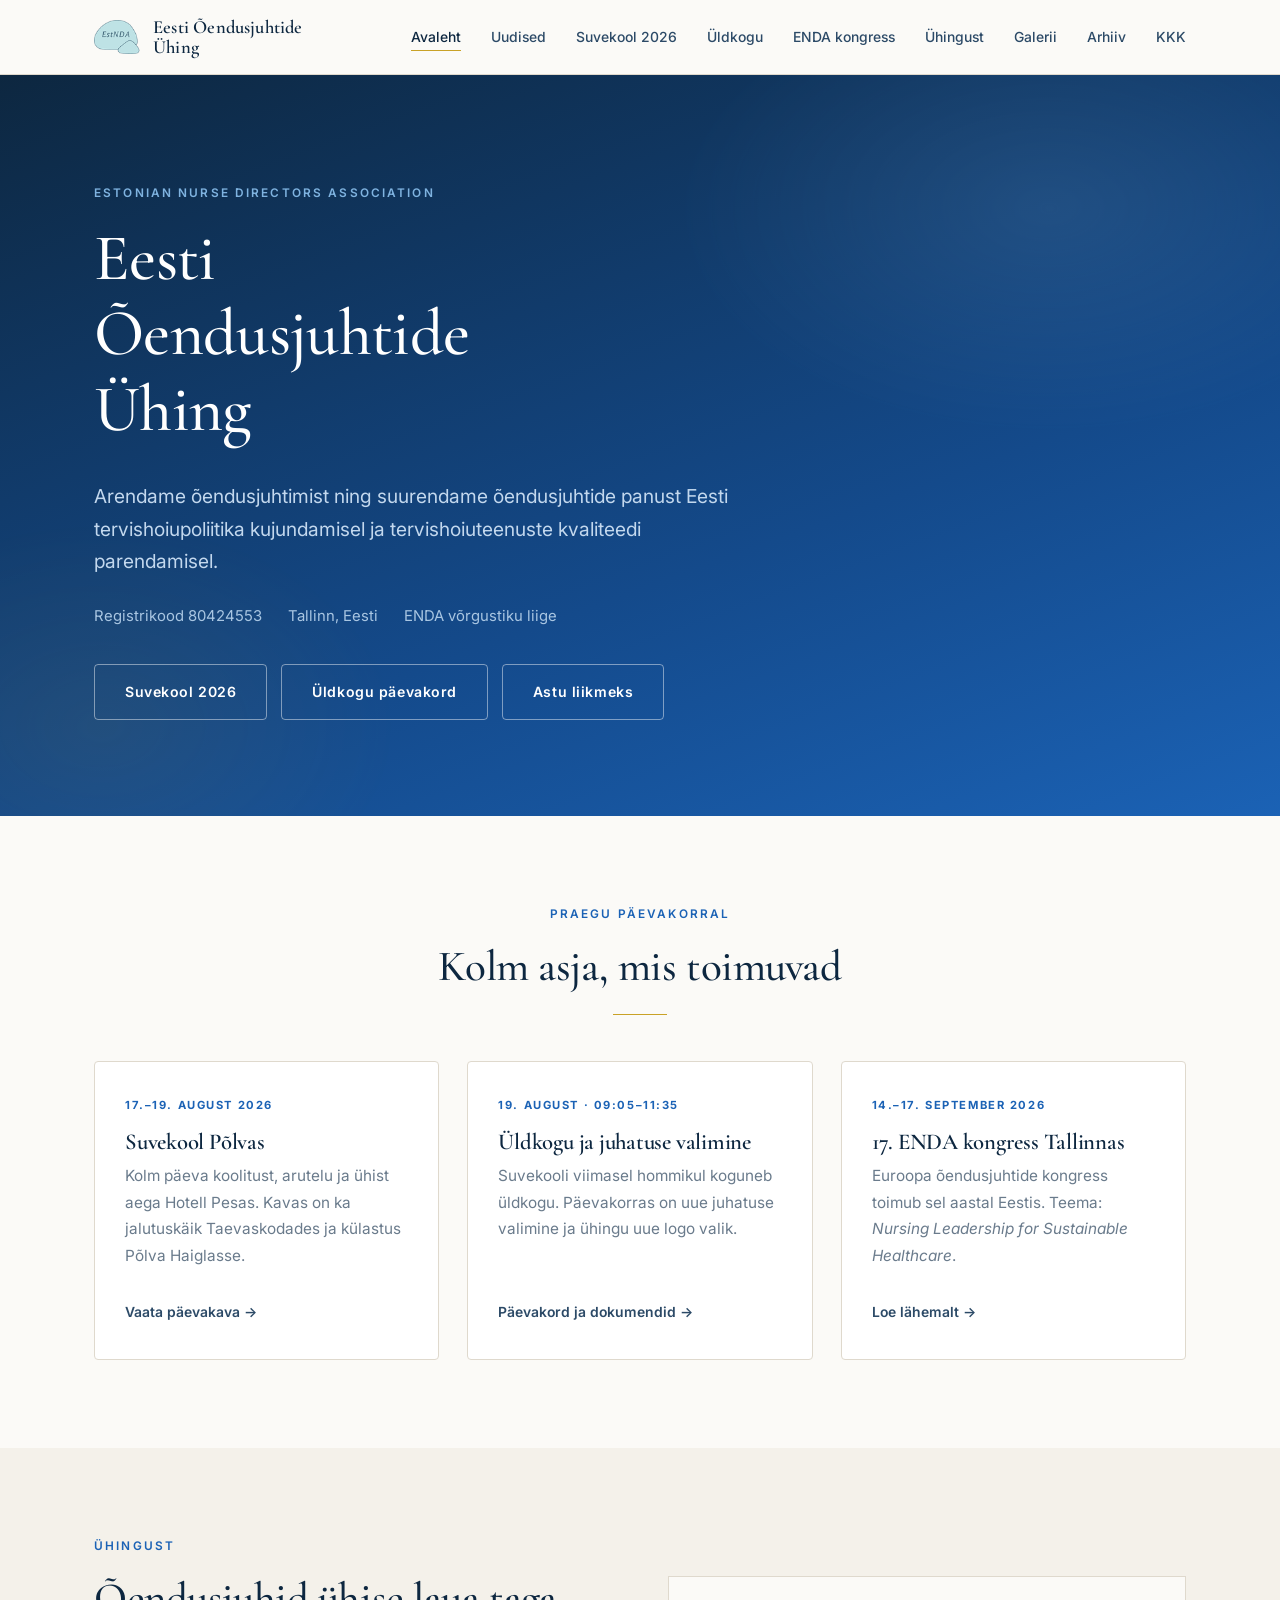
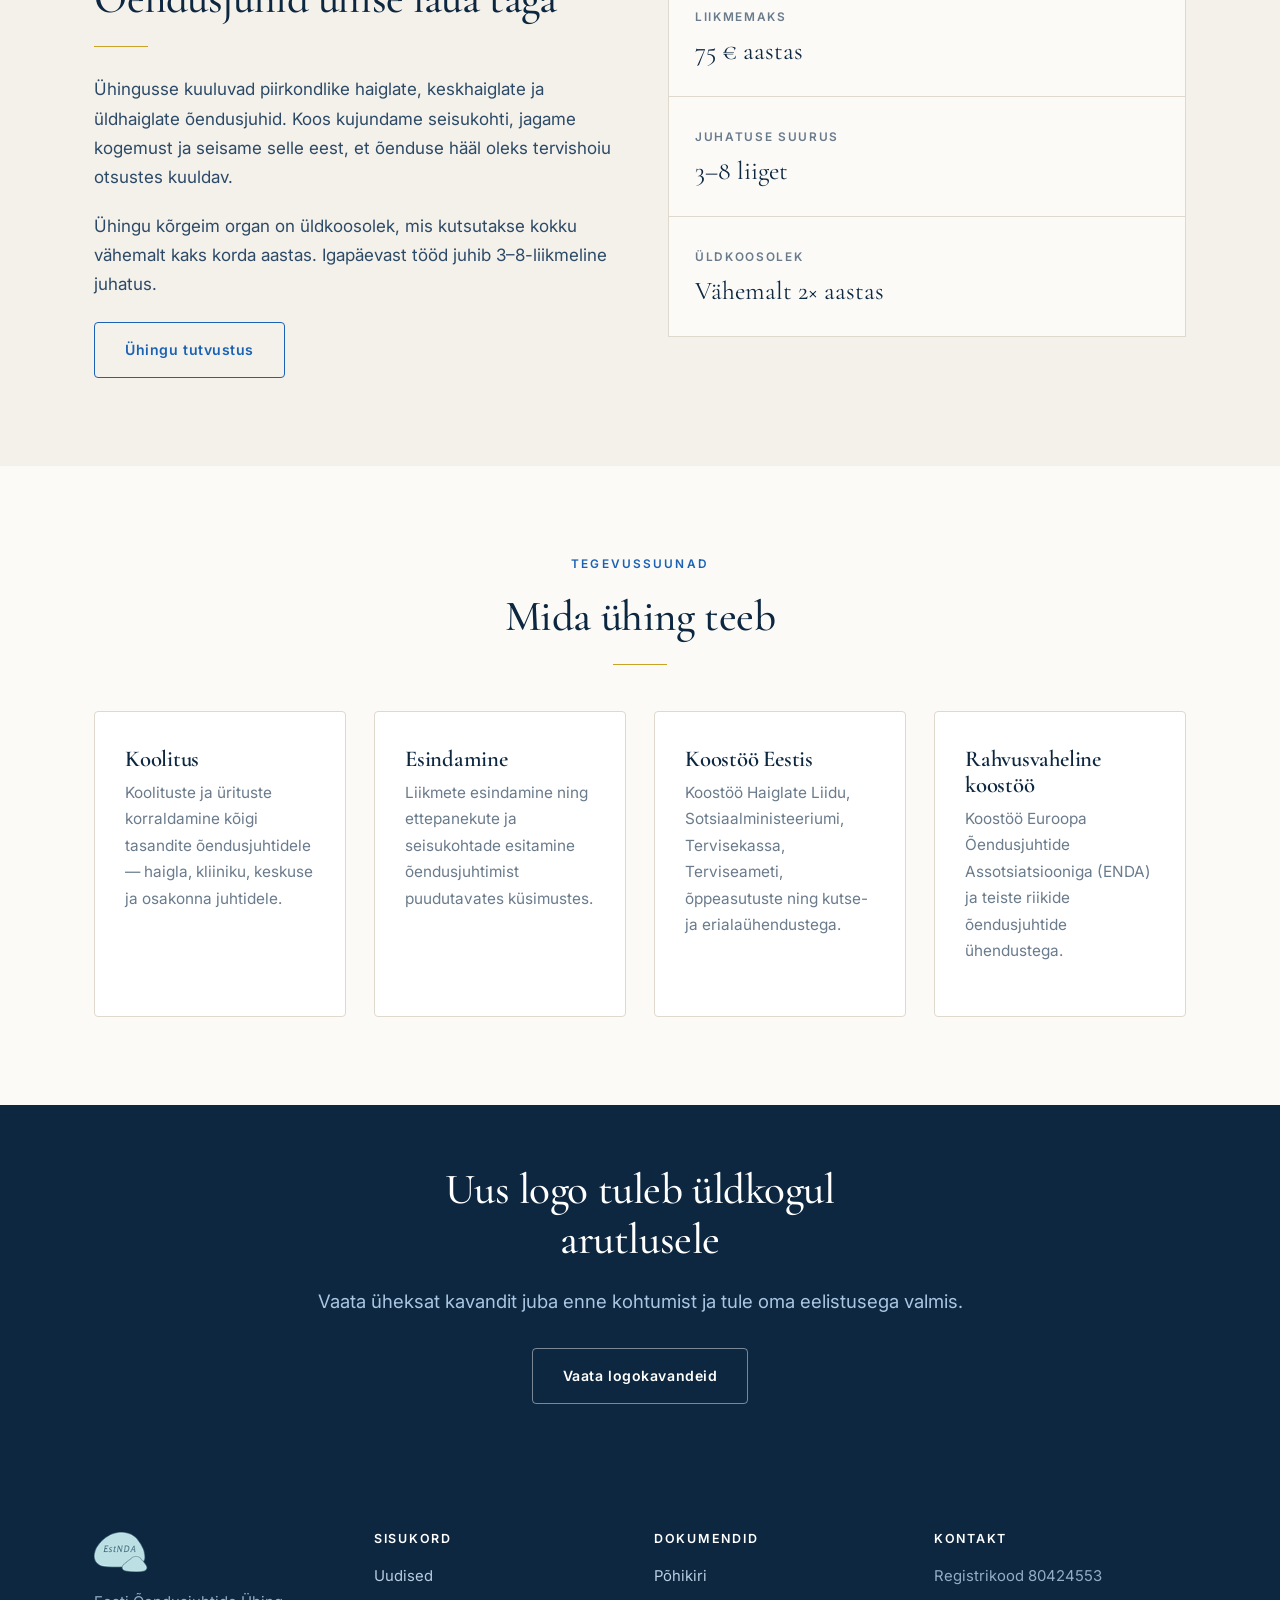
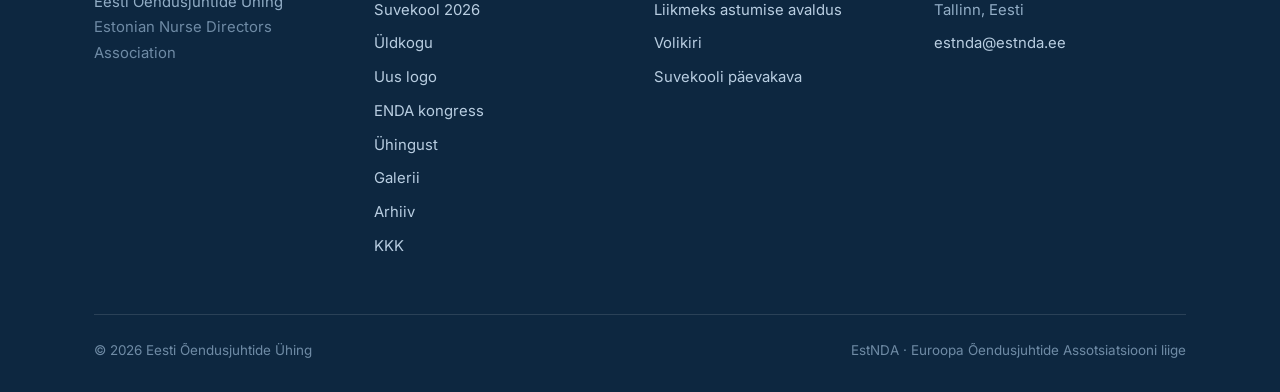
==== index.html @ b260d114 "EÕJÜ veebilehe algversioon Prototüübi (estnda.netlify.app) sisu põhjal, laiendatud uudiste, galerii," ====
<!DOCTYPE html>
<html lang="et">
<head>
<meta charset="utf-8">
<meta name="viewport" content="width=device-width, initial-scale=1">
<title>Eesti Õendusjuhtide Ühing — EstNDA</title>
<meta name="description" content="Eesti Õendusjuhtide Ühing arendab õendusjuhtimist ja suurendab õendusjuhtide panust Eesti tervishoiupoliitika kujundamisel.">
<meta property="og:title" content="Eesti Õendusjuhtide Ühing — EstNDA">
<meta property="og:description" content="Eesti Õendusjuhtide Ühing arendab õendusjuhtimist ja suurendab õendusjuhtide panust Eesti tervishoiupoliitika kujundamisel.">
<meta property="og:type" content="website">
<link rel="icon" href="assets/eoju-logo.png">
<link rel="stylesheet" href="styles.css">
</head>
<body>

<header class="nav">
  <div class="wrap nav__inner">
    <a class='nav__logo' href='/'>
      <img src="assets/eoju-mark.png" alt="">
      <span>Eesti Õendusjuhtide<br>Ühing</span>
    </a>
    <button class="nav__toggle" aria-label="Ava menüü" aria-expanded="false" aria-controls="peamenuu">
      <span></span><span></span><span></span>
    </button>
    <nav>
      <ul class="nav__links" id="peamenuu">
          <li><a aria-current='page' href='/'>Avaleht</a></li>
          <li><a href='/uudised'>Uudised</a></li>
          <li><a href='/suvekool'>Suvekool 2026</a></li>
          <li><a href='/uldkogu'>Üldkogu</a></li>
          <li><a href='/enda2026'>ENDA kongress</a></li>
          <li><a href='/uhingust'>Ühingust</a></li>
          <li><a href='/galerii'>Galerii</a></li>
          <li><a href='/arhiiv'>Arhiiv</a></li>
          <li><a href='/kkk'>KKK</a></li>
      </ul>
    </nav>
  </div>
</header>

<main>

<section class="hero">
  <div class="wrap">
    <span class="eyebrow eyebrow--light">Estonian Nurse Directors Association</span>
    <h1>Eesti Õendusjuhtide Ühing</h1>
    <p class="lead">Arendame õendusjuhtimist ning suurendame õendusjuhtide panust Eesti
    tervishoiupoliitika kujundamisel ja tervishoiuteenuste kvaliteedi parendamisel.</p>
    <div class="hero__meta">
      <span>Registrikood 80424553</span>
      <span>Tallinn, Eesti</span>
      <span>ENDA võrgustiku liige</span>
    </div>
    <div class="btn-row">
      <a class='btn btn--light' href='/suvekool'>Suvekool 2026</a>
      <a class='btn btn--light' href='/uldkogu'>Üldkogu päevakord</a>
      <a class='btn btn--light' href='/uhingust#liikmeks'>Astu liikmeks</a>
    </div>
  </div>
</section>

<section>
  <div class="wrap">
    <div class="center">
      <span class="eyebrow">Praegu päevakorral</span>
      <h2>Kolm asja, mis toimuvad</h2>
      <hr class="rule rule--center">
    </div>
    <div class="grid grid-3" style="margin-top:46px">

      <a class='card reveal' href='/suvekool'>
        <span class="card__tag">17.–19. august 2026</span>
        <h3>Suvekool Põlvas</h3>
        <p>Kolm päeva koolitust, arutelu ja ühist aega Hotell Pesas. Kavas on ka
        jalutuskäik Taevaskodades ja külastus Põlva Haiglasse.</p>
        <span class="card__link">Vaata päevakava</span>
      </a>

      <a class='card reveal' href='/uldkogu'>
        <span class="card__tag">19. august · 09:05–11:35</span>
        <h3>Üldkogu ja juhatuse valimine</h3>
        <p>Suvekooli viimasel hommikul koguneb üldkogu. Päevakorras on uue juhatuse
        valimine ja ühingu uue logo valik.</p>
        <span class="card__link">Päevakord ja dokumendid</span>
      </a>

      <a class='card reveal' href='/enda2026'>
        <span class="card__tag">14.–17. september 2026</span>
        <h3>17. ENDA kongress Tallinnas</h3>
        <p>Euroopa õendusjuhtide kongress toimub sel aastal Eestis. Teema:
        <em>Nursing Leadership for Sustainable Healthcare</em>.</p>
        <span class="card__link">Loe lähemalt</span>
      </a>

    </div>
  </div>
</section>

<section class="section--paper2">
  <div class="wrap">
    <div class="grid grid-2" style="align-items:center;gap:56px">
      <div class="reveal">
        <span class="eyebrow">Ühingust</span>
        <h2>Õendusjuhid ühise laua taga</h2>
        <hr class="rule">
        <p>Ühingusse kuuluvad piirkondlike haiglate, keskhaiglate ja üldhaiglate
        õendusjuhid. Koos kujundame seisukohti, jagame kogemust ja seisame selle eest,
        et õenduse hääl oleks tervishoiu otsustes kuuldav.</p>
        <p>Ühingu kõrgeim organ on üldkoosolek, mis kutsutakse kokku vähemalt kaks korda
        aastas. Igapäevast tööd juhib 3–8-liikmeline juhatus.</p>
        <div class="btn-row" style="margin-top:22px">
          <a class='btn btn--ghost' href='/uhingust'>Ühingu tutvustus</a>
        </div>
      </div>
      <div class="reveal">
        <dl class="facts" style="grid-template-columns:1fr">
          <div><dt>Liikmemaks</dt><dd>75 € aastas</dd></div>
          <div><dt>Juhatuse suurus</dt><dd>3–8 liiget</dd></div>
          <div><dt>Üldkoosolek</dt><dd>Vähemalt 2× aastas</dd></div>
        </dl>
      </div>
    </div>
  </div>
</section>

<section>
  <div class="wrap">
    <div class="center">
      <span class="eyebrow">Tegevussuunad</span>
      <h2>Mida ühing teeb</h2>
      <hr class="rule rule--center">
    </div>
    <div class="grid grid-4" style="margin-top:46px">
      <div class="card reveal">
        <h3>Koolitus</h3>
        <p>Koolituste ja ürituste korraldamine kõigi tasandite õendusjuhtidele — haigla,
        kliiniku, keskuse ja osakonna juhtidele.</p>
      </div>
      <div class="card reveal">
        <h3>Esindamine</h3>
        <p>Liikmete esindamine ning ettepanekute ja seisukohtade esitamine õendusjuhtimist
        puudutavates küsimustes.</p>
      </div>
      <div class="card reveal">
        <h3>Koostöö Eestis</h3>
        <p>Koostöö Haiglate Liidu, Sotsiaalministeeriumi, Tervisekassa, Terviseameti,
        õppeasutuste ning kutse- ja erialaühendustega.</p>
      </div>
      <div class="card reveal">
        <h3>Rahvusvaheline koostöö</h3>
        <p>Koostöö Euroopa Õendusjuhtide Assotsiatsiooniga (ENDA) ja teiste riikide
        õendusjuhtide ühendustega.</p>
      </div>
    </div>
  </div>
</section>

<section class="section--ink section--tight">
  <div class="wrap center">
    <h2 style="max-width:22ch;margin-inline:auto">Uus logo tuleb üldkogul arutlusele</h2>
    <p class="lead" style="color:#a9c6e2;max-width:56ch;margin:18px auto 30px">
      Vaata üheksat kavandit juba enne kohtumist ja tule oma eelistusega valmis.</p>
    <a class='btn btn--light' href='/logo'>Vaata logokavandeid</a>
  </div>
</section>
</main>

<footer class="footer">
  <div class="wrap">
    <div class="grid grid-4 footer__grid">
      <div>
        <div class="footer__logo"><img src="assets/eoju-mark.png" alt=""></div>
        <p style="margin:0">Eesti Õendusjuhtide Ühing<br>
        <span style="color:#6f8ba5">Estonian Nurse Directors Association</span></p>
      </div>
      <div>
        <h4>Sisukord</h4>
        <ul>
          <li><a href='/uudised'>Uudised</a></li>
          <li><a href='/suvekool'>Suvekool 2026</a></li>
          <li><a href='/uldkogu'>Üldkogu</a></li>
          <li><a href='/logo'>Uus logo</a></li>
          <li><a href='/enda2026'>ENDA kongress</a></li>
          <li><a href='/uhingust'>Ühingust</a></li>
          <li><a href='/galerii'>Galerii</a></li>
          <li><a href='/arhiiv'>Arhiiv</a></li>
          <li><a href='/kkk'>KKK</a></li>
        </ul>
      </div>
      <div>
        <h4>Dokumendid</h4>
        <ul>
          <li><a href="assets/dokumendid/EOJU-pohikiri.pdf">Põhikiri</a></li>
          <li><a href="assets/dokumendid/Liikmeks-astumise-avaldus.docx">Liikmeks astumise avaldus</a></li>
          <li><a href="assets/dokumendid/Volikiri.doc">Volikiri</a></li>
          <li><a href="assets/dokumendid/EOJU-suvekool-2026-paevakava.pdf">Suvekooli päevakava</a></li>
        </ul>
      </div>
      <div>
        <h4>Kontakt</h4>
        <ul>
          <li>Registrikood 80424553</li>
          <li>Tallinn, Eesti</li>
          <li><a href="mailto:estnda@estnda.ee">estnda@estnda.ee</a></li>
        </ul>
      </div>
    </div>
    <div class="footer__bottom">
      <span>&copy; 2026 Eesti Õendusjuhtide Ühing</span>
      <span>EstNDA &middot; Euroopa Õendusjuhtide Assotsiatsiooni liige</span>
    </div>
  </div>
</footer>

<script src="script.js"></script>
</body>
</html>
---- styles.css ----
/* ==========================================================================
   Eesti Õendusjuhtide Ühing — disainisüsteem
   ========================================================================== */

@import url('https://fonts.googleapis.com/css2?family=Cormorant+Garamond:wght@400;500;600;700&family=Inter:wght@300;400;500;600;700&display=swap');

:root {
  /* Värvid */
  --ink:        #0d2740;
  --ink-soft:   #2c4a67;
  --blue:       #1b62b5;
  --blue-deep:  #144a8b;
  --blue-light: #7fb3e0;
  --blue-pale:  #e6f0fa;
  --gold:       #c9a227;
  --paper:      #fbfaf7;
  --paper-2:    #f4f1ea;
  --white:      #ffffff;
  --line:       #dfd9cd;
  --muted:      #6a7b8c;

  /* Tüpograafia */
  --serif: 'Cormorant Garamond', 'Georgia', 'Times New Roman', serif;
  --sans:  'Inter', -apple-system, BlinkMacSystemFont, 'Segoe UI', Roboto, Helvetica, Arial, sans-serif;

  /* Mõõdud */
  --wrap: 1140px;
  --radius: 4px;
  --shadow: 0 1px 3px rgba(13,39,64,.06), 0 12px 32px rgba(13,39,64,.07);
  --shadow-lg: 0 2px 6px rgba(13,39,64,.08), 0 24px 60px rgba(13,39,64,.12);
}

/* --- Reset --- */
*, *::before, *::after { box-sizing: border-box; }
[hidden] { display: none !important; }
html { scroll-behavior: smooth; -webkit-text-size-adjust: 100%; }
body {
  margin: 0;
  font-family: var(--sans);
  font-size: 17px;
  line-height: 1.72;
  color: var(--ink-soft);
  background: var(--paper);
  -webkit-font-smoothing: antialiased;
}
img { max-width: 100%; display: block; }
a { color: var(--blue); text-decoration: none; }
a:hover { color: var(--blue-deep); }

/* --- Tüpograafia --- */
h1, h2, h3, h4 {
  font-family: var(--serif);
  color: var(--ink);
  font-weight: 600;
  line-height: 1.15;
  margin: 0 0 .5em;
  letter-spacing: -.01em;
}
h1 { font-size: clamp(2.5rem, 5.5vw, 4.1rem); font-weight: 500; }
h2 { font-size: clamp(1.9rem, 3.4vw, 2.7rem); font-weight: 500; }
h3 { font-size: 1.42rem; }
h4 { font-size: 1.15rem; font-family: var(--sans); font-weight: 600; }
p { margin: 0 0 1.15em; }
.lead { font-size: 1.16rem; line-height: 1.7; color: var(--ink-soft); }
.eyebrow {
  font-family: var(--sans);
  font-size: .74rem;
  font-weight: 600;
  letter-spacing: .18em;
  text-transform: uppercase;
  color: var(--blue);
  margin-bottom: 1.1rem;
  display: block;
}
.eyebrow--light { color: var(--blue-light); }

/* Kaunistus pealkirja all */
.rule { width: 54px; height: 1px; background: var(--gold); margin: 1.4rem 0 1.8rem; border: 0; }
.rule--center { margin-left: auto; margin-right: auto; }

/* --- Struktuur --- */
.wrap { width: 100%; max-width: var(--wrap); margin: 0 auto; padding: 0 24px; }
.wrap--narrow { max-width: 820px; }
section { padding: 88px 0; }
.section--tight { padding: 60px 0; }
.section--paper2 { background: var(--paper-2); }
.section--ink { background: var(--ink); color: #c3d3e2; }
.section--ink h2, .section--ink h3 { color: var(--white); }
.center { text-align: center; }

.grid { display: grid; gap: 28px; }
.grid-2 { grid-template-columns: repeat(2, 1fr); }
.grid-3 { grid-template-columns: repeat(3, 1fr); }
.grid-4 { grid-template-columns: repeat(4, 1fr); }

/* --- Nupud --- */
.btn {
  display: inline-flex;
  align-items: center;
  gap: .55em;
  font-family: var(--sans);
  font-size: .88rem;
  font-weight: 600;
  letter-spacing: .04em;
  padding: 15px 30px;
  border: 1px solid var(--blue);
  border-radius: var(--radius);
  background: var(--blue);
  color: var(--white);
  cursor: pointer;
  transition: background .2s, border-color .2s, color .2s, transform .2s;
}
.btn:hover { background: var(--blue-deep); border-color: var(--blue-deep); color: var(--white); transform: translateY(-1px); }
.btn--ghost { background: transparent; color: var(--blue); }
.btn--ghost:hover { background: var(--blue); color: var(--white); }
.btn--light { background: transparent; border-color: rgba(255,255,255,.45); color: var(--white); }
.btn--light:hover { background: var(--white); border-color: var(--white); color: var(--ink); }
.btn-row { display: flex; flex-wrap: wrap; gap: 14px; }

/* --- Navigatsioon --- */
.nav {
  position: sticky; top: 0; z-index: 100;
  background: rgba(251,250,247,.94);
  backdrop-filter: saturate(180%) blur(12px);
  border-bottom: 1px solid var(--line);
}
.nav__inner { display: flex; align-items: center; justify-content: space-between; height: 74px; }
.nav__logo { display: flex; align-items: center; gap: 12px; }
.nav__logo img { height: 34px; width: auto; }
.nav__logo span {
  font-family: var(--serif); font-size: 1.16rem; font-weight: 600;
  color: var(--ink); line-height: 1.1; letter-spacing: .01em;
}
.nav__links { display: flex; align-items: center; gap: 30px; list-style: none; margin: 0; padding: 0; }
.nav__links a {
  font-size: .87rem; font-weight: 500; color: var(--ink-soft);
  padding: 6px 0; position: relative;
}
.nav__links a::after {
  content: ''; position: absolute; left: 0; right: 0; bottom: 0;
  height: 1px; background: var(--gold); transform: scaleX(0);
  transition: transform .25s ease; transform-origin: left;
}
.nav__links a:hover::after, .nav__links a[aria-current="page"]::after { transform: scaleX(1); }
.nav__links a[aria-current="page"] { color: var(--ink); }
.nav__toggle {
  display: none; background: none; border: 0; cursor: pointer;
  padding: 8px; width: 42px; height: 42px;
}
.nav__toggle span {
  display: block; width: 22px; height: 1.5px; background: var(--ink);
  margin: 5px auto; transition: transform .25s, opacity .25s;
}
.nav__toggle[aria-expanded="true"] span:nth-child(1) { transform: translateY(6.5px) rotate(45deg); }
.nav__toggle[aria-expanded="true"] span:nth-child(2) { opacity: 0; }
.nav__toggle[aria-expanded="true"] span:nth-child(3) { transform: translateY(-6.5px) rotate(-45deg); }

/* --- Hero --- */
.hero {
  position: relative; overflow: hidden;
  background: linear-gradient(160deg, #0d2740 0%, #144a8b 62%, #1b62b5 100%);
  color: #d7e5f2; padding: 108px 0 96px;
}
.hero::after {
  content: ''; position: absolute; inset: 0; opacity: .16; pointer-events: none;
  background:
    radial-gradient(560px 340px at 82% 18%, rgba(127,179,224,.85), transparent 68%),
    radial-gradient(460px 320px at 8% 88%, rgba(201,162,39,.5), transparent 66%);
}
.hero .wrap { position: relative; z-index: 1; }
.hero h1 { color: var(--white); max-width: 15ch; }
.hero .lead { color: #c3d8ee; max-width: 56ch; font-size: 1.2rem; }
.hero__meta { display: flex; flex-wrap: wrap; gap: 10px 26px; margin: 26px 0 34px; font-size: .93rem; color: #a9c6e2; }
.hero--compact { padding: 76px 0 68px; }

/* --- Kaardid --- */
.card {
  background: var(--white); border: 1px solid var(--line);
  border-radius: var(--radius); padding: 34px 30px;
  transition: transform .25s, box-shadow .25s, border-color .25s;
  display: flex; flex-direction: column;
}
.card:hover { transform: translateY(-3px); box-shadow: var(--shadow); border-color: var(--blue-light); }
.card h3 { margin-bottom: .35em; }
.card p { color: var(--muted); font-size: .96rem; }
.card__tag {
  font-size: .7rem; font-weight: 700; letter-spacing: .14em; text-transform: uppercase;
  color: var(--blue); margin-bottom: .9rem;
}
.card__link { margin-top: auto; padding-top: 14px; font-size: .87rem; font-weight: 600; }
.card__link::after { content: ' →'; }
a.card { color: inherit; }
a.card:hover h3 { color: var(--blue-deep); }

/* Faktikast */
.facts { display: grid; grid-template-columns: repeat(3, 1fr); gap: 1px; background: var(--line); border: 1px solid var(--line); }
.facts > div { background: var(--paper); padding: 30px 26px; }
.facts dt { font-size: .74rem; letter-spacing: .14em; text-transform: uppercase; color: var(--muted); font-weight: 600; }
.facts dd { margin: .5rem 0 0; font-family: var(--serif); font-size: 1.6rem; color: var(--ink); line-height: 1.2; }

/* --- Ajakava --- */
.day { margin-bottom: 46px; }
.day__head {
  display: flex; align-items: baseline; gap: 16px; flex-wrap: wrap;
  padding-bottom: 14px; border-bottom: 2px solid var(--ink); margin-bottom: 4px;
}
.day__head h3 { margin: 0; font-size: 1.6rem; }
.day__date { font-size: .82rem; letter-spacing: .1em; text-transform: uppercase; color: var(--muted); font-weight: 600; }
.badge {
  display: inline-block; font-size: .68rem; font-weight: 700; letter-spacing: .12em;
  text-transform: uppercase; padding: 4px 11px; border-radius: 100px;
  background: var(--blue-pale); color: var(--blue-deep);
}
.badge--live { background: var(--gold); color: #4a3a00; }
.badge--gold { background: rgba(201,162,39,.16); color: #7a610f; }

.sched { list-style: none; margin: 0; padding: 0; }
.sched li {
  display: grid; grid-template-columns: 172px 1fr; gap: 8px 26px;
  padding: 15px 8px; border-bottom: 1px solid var(--line);
  transition: background .2s;
}
.sched li:hover { background: var(--white); }
.sched li.is-key { background: var(--blue-pale); }
.sched li.is-key:hover { background: #dbe9f8; }
.sched time, .sched .sched__when {
  font-variant-numeric: tabular-nums; font-weight: 600; font-size: .93rem; color: var(--ink);
  letter-spacing: .01em;
}
.sched__what { color: var(--ink-soft); }
.sched__what small { display: block; color: var(--muted); font-size: .85rem; margin-top: 3px; }

/* --- Päevakord (numbriline) --- */
.agenda { list-style: none; counter-reset: ag; margin: 0; padding: 0; }
.agenda li {
  counter-increment: ag; position: relative; padding: 20px 0 20px 62px;
  border-bottom: 1px solid var(--line);
}
.agenda li::before {
  content: counter(ag); position: absolute; left: 0; top: 20px;
  width: 38px; height: 38px; border: 1px solid var(--blue-light); border-radius: 50%;
  display: flex; align-items: center; justify-content: center;
  font-family: var(--serif); font-size: 1.05rem; color: var(--blue-deep); background: var(--white);
}
.agenda h4 { margin: 0 0 .3em; font-size: 1.06rem; }
.agenda p { margin: 0; color: var(--muted); font-size: .95rem; }

/* --- Dokumendid --- */
.doclist { list-style: none; margin: 0; padding: 0; }
.doclist a {
  display: flex; align-items: center; gap: 16px; padding: 18px 20px;
  border: 1px solid var(--line); border-radius: var(--radius);
  background: var(--white); margin-bottom: 12px; color: var(--ink);
  transition: border-color .2s, transform .2s, box-shadow .2s;
}
.doclist a:hover { border-color: var(--blue); transform: translateX(3px); box-shadow: var(--shadow); }
.doc__ext {
  flex: none; width: 46px; height: 46px; border-radius: var(--radius);
  background: var(--blue-pale); color: var(--blue-deep);
  display: flex; align-items: center; justify-content: center;
  font-size: .66rem; font-weight: 700; letter-spacing: .06em;
}
.doc__name { font-weight: 600; font-size: .97rem; }
.doc__meta { font-size: .84rem; color: var(--muted); }

/* --- Logogalerii --- */
.logos { display: grid; grid-template-columns: repeat(3, 1fr); gap: 24px; }
.logo-card {
  background: var(--white); border: 1px solid var(--line); border-radius: var(--radius);
  padding: 18px; cursor: zoom-in; position: relative;
  transition: border-color .2s, box-shadow .2s, transform .2s;
}
.logo-card:hover { border-color: var(--blue); box-shadow: var(--shadow); transform: translateY(-2px); }
.logo-card img { width: 100%; height: auto; aspect-ratio: 5 / 4; object-fit: contain; }
.logo-card__no {
  position: absolute; top: 14px; left: 14px;
  font-family: var(--serif); font-size: 1.15rem; color: var(--blue-deep);
  background: var(--paper-2); width: 34px; height: 34px; border-radius: 50%;
  display: flex; align-items: center; justify-content: center;
}
.logo-card__label {
  text-align: center; font-size: .84rem; color: var(--muted);
  border-top: 1px solid var(--line); padding-top: 12px; margin-top: 8px;
}

/* Lightbox */
.lb {
  position: fixed; inset: 0; z-index: 200; display: none;
  background: rgba(13,39,64,.93); padding: 40px;
  align-items: center; justify-content: center;
}
.lb[open], .lb.is-open { display: flex; }
.lb img { max-width: min(860px, 90vw); max-height: 78vh; background: #fff; border-radius: var(--radius); }
.lb__cap { position: absolute; bottom: 34px; left: 0; right: 0; text-align: center; color: #bcd2e6; font-size: .9rem; }
.lb__close {
  position: absolute; top: 22px; right: 26px; background: none; border: 0;
  color: #fff; font-size: 2rem; line-height: 1; cursor: pointer; padding: 8px 14px;
}
.lb__nav {
  position: absolute; top: 50%; transform: translateY(-50%);
  background: none; border: 0; color: #fff; font-size: 2.4rem; cursor: pointer; padding: 12px 20px; opacity: .7;
}
.lb__nav:hover { opacity: 1; }
.lb__nav--prev { left: 8px; }
.lb__nav--next { right: 8px; }

/* --- ENDA bänner --- */
.banner {
  border: 1px solid var(--line); border-radius: var(--radius);
  overflow: hidden; box-shadow: var(--shadow); background: var(--white);
}
.banner img { width: 100%; }

/* --- Tabel --- */
.table { width: 100%; border-collapse: collapse; font-size: .95rem; }
.table th, .table td { text-align: left; padding: 15px 14px; border-bottom: 1px solid var(--line); vertical-align: top; }
.table th { font-size: .74rem; letter-spacing: .12em; text-transform: uppercase; color: var(--muted); font-weight: 600; }
.table td:first-child { font-weight: 600; color: var(--ink); white-space: nowrap; }

/* --- Teatekast --- */
.note {
  border-left: 3px solid var(--gold); background: var(--paper-2);
  padding: 22px 26px; border-radius: 0 var(--radius) var(--radius) 0;
}
.note p:last-child { margin-bottom: 0; }
.note--blue { border-left-color: var(--blue); background: var(--blue-pale); }

/* --- KKK --- */
.faq { list-style: none; margin: 0; padding: 0; }
.faq details { border-bottom: 1px solid var(--line); padding: 20px 0; }
.faq details:first-child { border-top: 1px solid var(--line); }
.faq summary {
  cursor: pointer; list-style: none;
  display: flex; justify-content: space-between; align-items: center; gap: 20px;
  font-family: var(--serif); font-size: 1.18rem; font-weight: 600; color: var(--ink);
}
.faq summary::-webkit-details-marker { display: none; }
.faq summary::after {
  content: '+'; flex: none; font-family: var(--sans); font-weight: 400;
  font-size: 1.5rem; color: var(--blue); transition: transform .2s;
}
.faq details[open] summary::after { content: '\2013'; }
.faq__a { margin: 14px 0 0; color: var(--muted); max-width: 68ch; }

/* --- Tühi seis (galerii, arhiiv) --- */
.empty {
  border: 1px dashed var(--line); border-radius: var(--radius);
  background: var(--white); padding: 40px 36px; text-align: center;
}
.empty p { color: var(--muted); }
.empty p:last-child { margin-bottom: 0; }

/* --- Jalus --- */
.footer { background: var(--ink); color: #93aec6; padding: 68px 0 30px; font-size: .93rem; }
.footer h4 { color: var(--white); font-size: .78rem; letter-spacing: .14em; text-transform: uppercase; margin-bottom: 1.1rem; }
.footer a { color: #b9cee1; }
.footer a:hover { color: var(--white); }
.footer ul { list-style: none; margin: 0; padding: 0; }
.footer li { margin-bottom: .55em; }
.footer__logo { margin-bottom: 18px; }
.footer__logo img { height: 40px; width: auto; }
.footer__bottom {
  margin-top: 46px; padding-top: 24px; border-top: 1px solid rgba(255,255,255,.12);
  display: flex; justify-content: space-between; gap: 16px; flex-wrap: wrap;
  font-size: .84rem; color: #6f8ba5;
}

/* --- Animatsioon --- */
.reveal { opacity: 0; transform: translateY(18px); transition: opacity .7s ease, transform .7s ease; }
.reveal.is-in { opacity: 1; transform: none; }
@media (prefers-reduced-motion: reduce) {
  .reveal { opacity: 1; transform: none; transition: none; }
  html { scroll-behavior: auto; }
}

/* --- Responsiivsus --- */
@media (max-width: 900px) {
  .grid-3, .grid-4 { grid-template-columns: repeat(2, 1fr); }
  .logos { grid-template-columns: repeat(2, 1fr); }
  .facts { grid-template-columns: 1fr; }
  section { padding: 64px 0; }
}
@media (max-width: 980px) {
  .nav__toggle { display: block; }
  .nav__links {
    position: absolute; top: 74px; left: 0; right: 0;
    background: var(--paper); border-bottom: 1px solid var(--line);
    flex-direction: column; align-items: stretch; gap: 0;
    padding: 8px 24px 20px; display: none;
  }
  .nav__links.is-open { display: flex; }
  .nav__links a { padding: 13px 0; border-bottom: 1px solid var(--line); font-size: .98rem; }
  .nav__links a::after { display: none; }
}
@media (max-width: 760px) {
  body { font-size: 16px; }
  .grid-2, .grid-3, .grid-4 { grid-template-columns: 1fr; }
  .logos { grid-template-columns: 1fr; }
  .sched li { grid-template-columns: 1fr; gap: 2px; padding: 13px 6px; }
  .hero { padding: 78px 0 68px; }
  .footer__grid { grid-template-columns: 1fr; gap: 34px; }
}

/* --- Print --- */
@media print {
  .nav, .footer, .btn, .lb { display: none !important; }
  body { background: #fff; font-size: 11pt; }
  .hero { background: #fff; color: #000; padding: 0 0 20px; }
  .hero h1, .hero .lead { color: #000; }
  section { padding: 18px 0; }
  .logos { grid-template-columns: repeat(3, 1fr); }
  .reveal { opacity: 1; transform: none; }
}
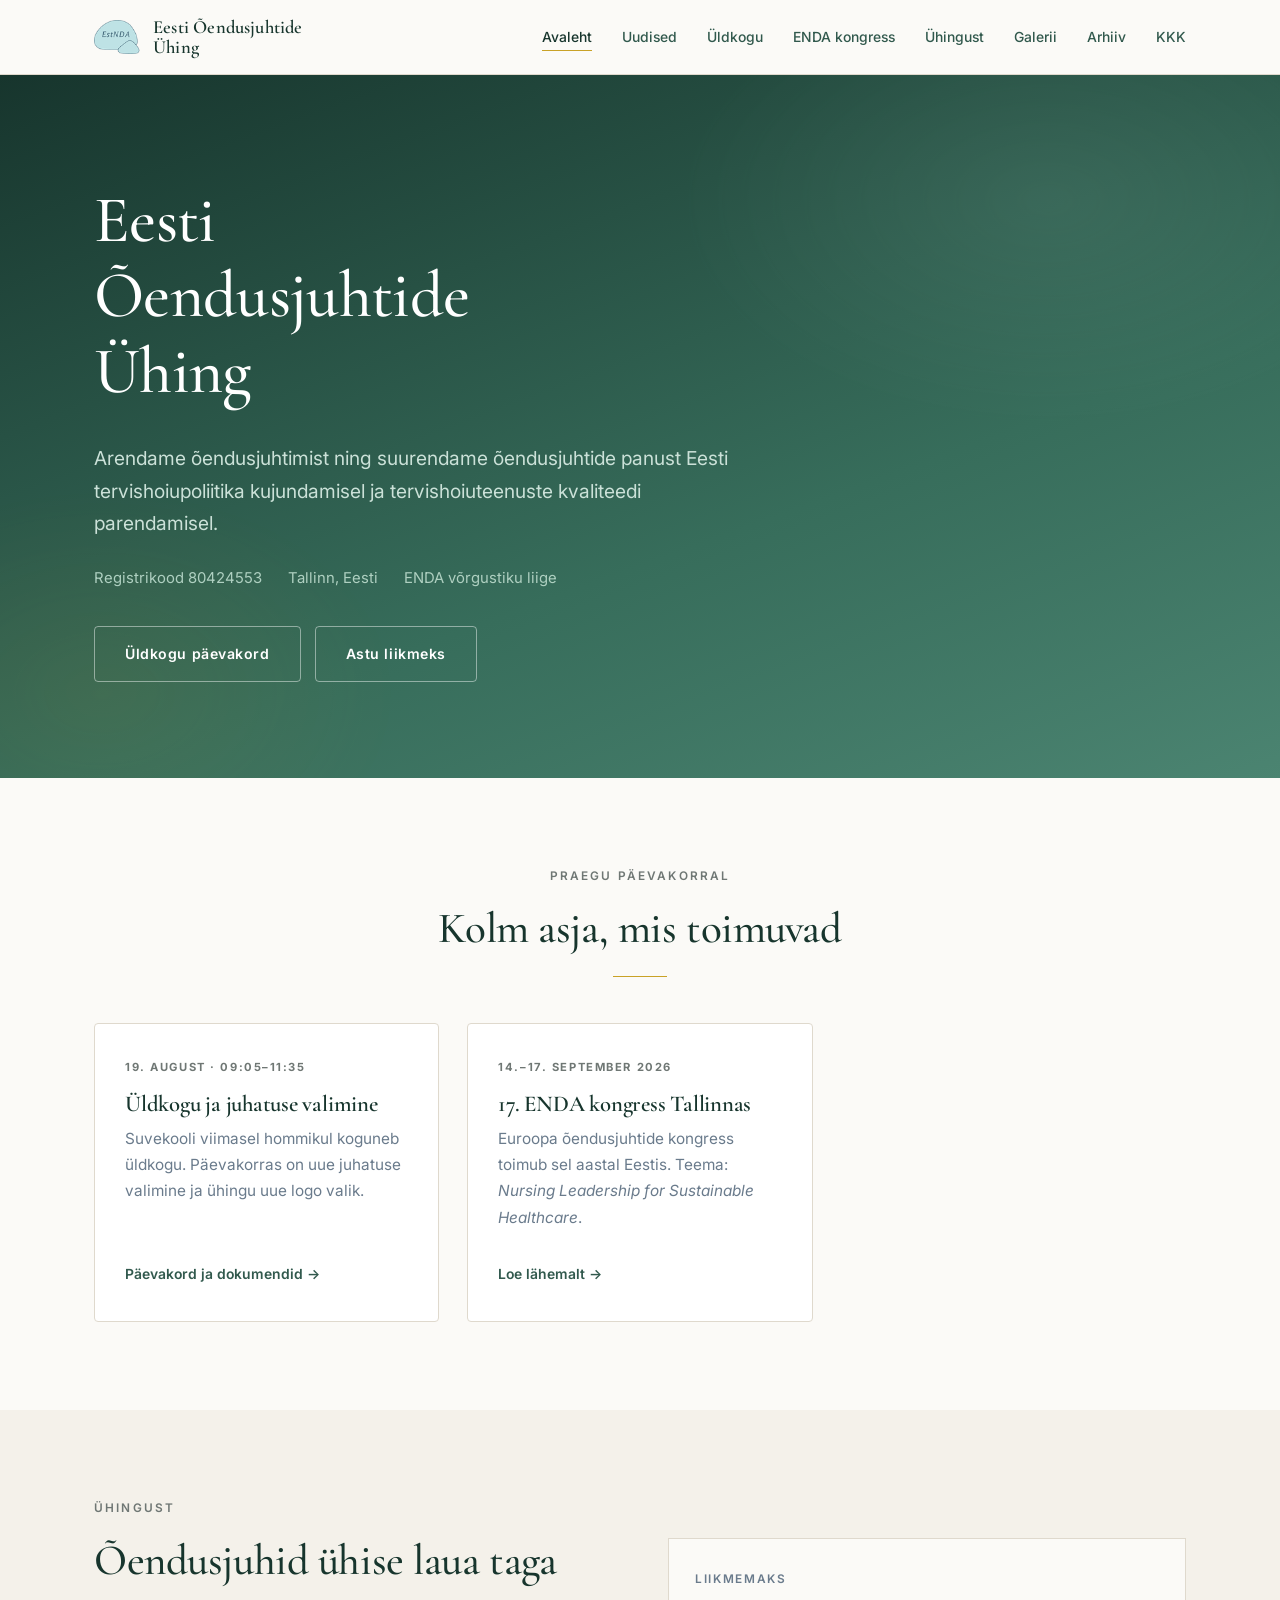
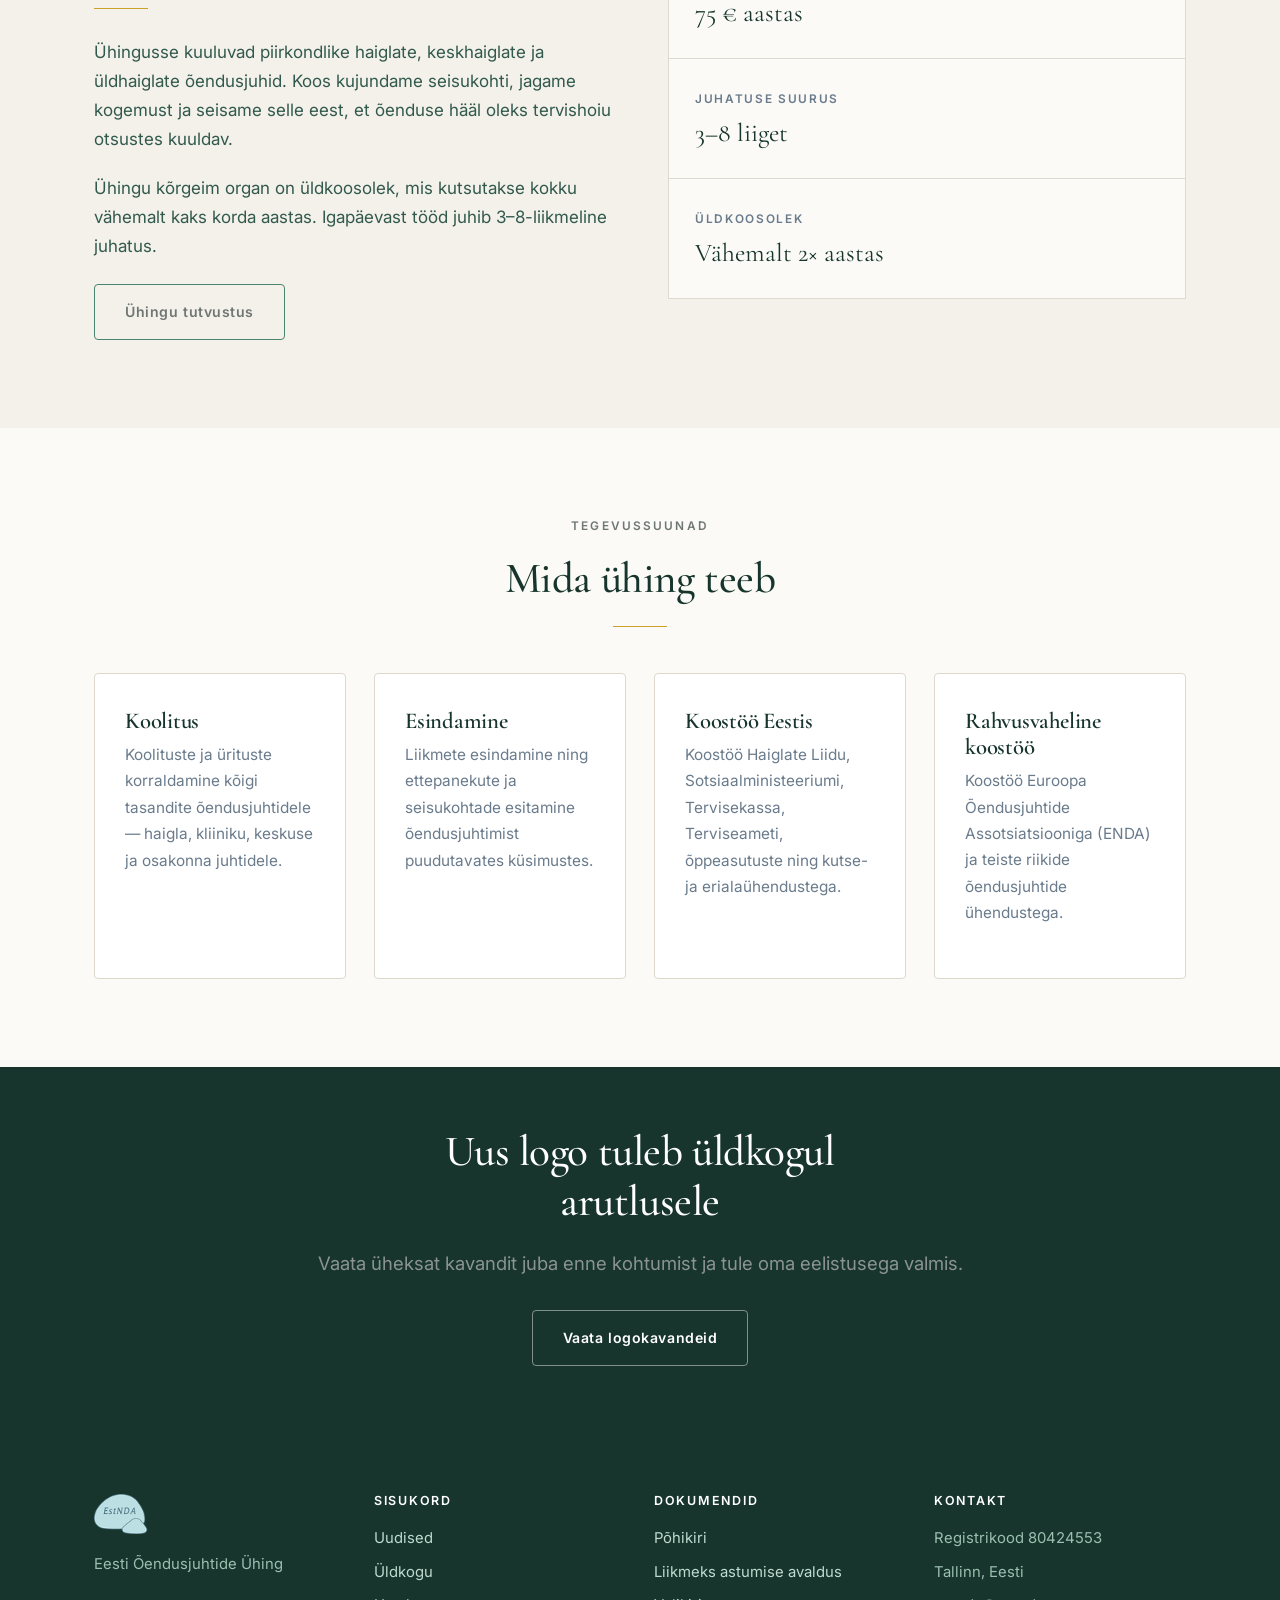
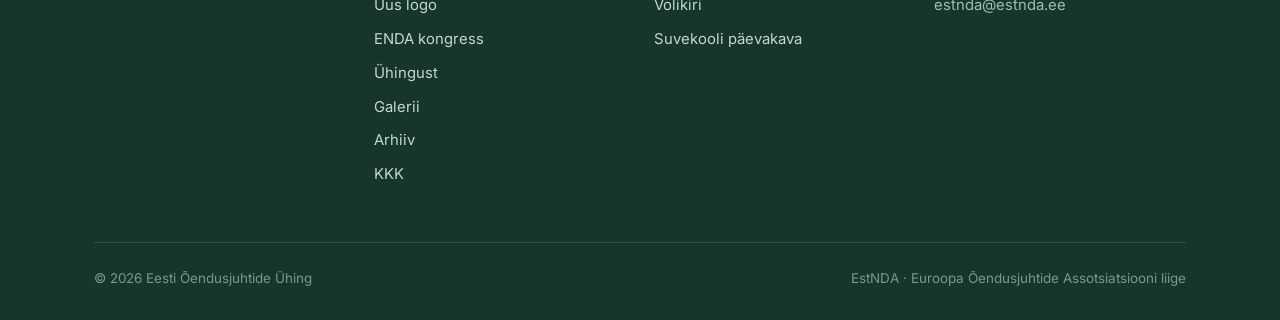
==== commit adfbfaae: "theme color, removed suvekool, email links removed" ====
--- a/index.html
+++ b/index.html
@@ -26,7 +26,6 @@
       <ul class="nav__links" id="peamenuu">
           <li><a aria-current='page' href='/'>Avaleht</a></li>
           <li><a href='/uudised'>Uudised</a></li>
-          <li><a href='/suvekool'>Suvekool 2026</a></li>
           <li><a href='/uldkogu'>Üldkogu</a></li>
           <li><a href='/enda2026'>ENDA kongress</a></li>
           <li><a href='/uhingust'>Ühingust</a></li>
@@ -42,7 +41,6 @@
 
 <section class="hero">
   <div class="wrap">
-    <span class="eyebrow eyebrow--light">Estonian Nurse Directors Association</span>
     <h1>Eesti Õendusjuhtide Ühing</h1>
     <p class="lead">Arendame õendusjuhtimist ning suurendame õendusjuhtide panust Eesti
     tervishoiupoliitika kujundamisel ja tervishoiuteenuste kvaliteedi parendamisel.</p>
@@ -52,7 +50,6 @@
       <span>ENDA võrgustiku liige</span>
     </div>
     <div class="btn-row">
-      <a class='btn btn--light' href='/suvekool'>Suvekool 2026</a>
       <a class='btn btn--light' href='/uldkogu'>Üldkogu päevakord</a>
       <a class='btn btn--light' href='/uhingust#liikmeks'>Astu liikmeks</a>
     </div>
@@ -67,14 +64,6 @@
       <hr class="rule rule--center">
     </div>
     <div class="grid grid-3" style="margin-top:46px">
-
-      <a class='card reveal' href='/suvekool'>
-        <span class="card__tag">17.–19. august 2026</span>
-        <h3>Suvekool Põlvas</h3>
-        <p>Kolm päeva koolitust, arutelu ja ühist aega Hotell Pesas. Kavas on ka
-        jalutuskäik Taevaskodades ja külastus Põlva Haiglasse.</p>
-        <span class="card__link">Vaata päevakava</span>
-      </a>
 
       <a class='card reveal' href='/uldkogu'>
         <span class="card__tag">19. august · 09:05–11:35</span>
@@ -158,7 +147,7 @@
 <section class="section--ink section--tight">
   <div class="wrap center">
     <h2 style="max-width:22ch;margin-inline:auto">Uus logo tuleb üldkogul arutlusele</h2>
-    <p class="lead" style="color:#a9c6e2;max-width:56ch;margin:18px auto 30px">
+    <p class="lead" style="color:#8b9490;max-width:56ch;margin:18px auto 30px">
       Vaata üheksat kavandit juba enne kohtumist ja tule oma eelistusega valmis.</p>
     <a class='btn btn--light' href='/logo'>Vaata logokavandeid</a>
   </div>
@@ -171,13 +160,11 @@
       <div>
         <div class="footer__logo"><img src="assets/eoju-mark.png" alt=""></div>
         <p style="margin:0">Eesti Õendusjuhtide Ühing<br>
-        <span style="color:#6f8ba5">Estonian Nurse Directors Association</span></p>
       </div>
       <div>
         <h4>Sisukord</h4>
         <ul>
           <li><a href='/uudised'>Uudised</a></li>
-          <li><a href='/suvekool'>Suvekool 2026</a></li>
           <li><a href='/uldkogu'>Üldkogu</a></li>
           <li><a href='/logo'>Uus logo</a></li>
           <li><a href='/enda2026'>ENDA kongress</a></li>
@@ -201,7 +188,7 @@
         <ul>
           <li>Registrikood 80424553</li>
           <li>Tallinn, Eesti</li>
-          <li><a href="mailto:estnda@estnda.ee">estnda@estnda.ee</a></li>
+          <li>estnda@estnda.ee</li>
         </ul>
       </div>
     </div>
--- a/styles.css
+++ b/styles.css
@@ -6,18 +6,20 @@
 
 :root {
   /* Värvid */
-  --ink:        #0d2740;
-  --ink-soft:   #2c4a67;
-  --blue:       #1b62b5;
-  --blue-deep:  #144a8b;
-  --blue-light: #7fb3e0;
-  --blue-pale:  #e6f0fa;
+  --ink:        #17352d;
+  --ink-soft:   #31594d;
+  --blue:       rgba(75, 132, 113, 1);
+  --blue-deep:  #376d5b;
+  --blue-light: #8ab7a7;
+  --blue-pale:  #e5f0eb;
   --gold:       #c9a227;
   --paper:      #fbfaf7;
   --paper-2:    #f4f1ea;
   --white:      #ffffff;
   --line:       #dfd9cd;
   --muted:      #6a7b8c;
+  --text-gray:  #6f7774;
+  --text-gray-light: #aebbb6;
 
   /* Tüpograafia */
   --serif: 'Cormorant Garamond', 'Georgia', 'Times New Roman', serif;
@@ -26,8 +28,8 @@
   /* Mõõdud */
   --wrap: 1140px;
   --radius: 4px;
-  --shadow: 0 1px 3px rgba(13,39,64,.06), 0 12px 32px rgba(13,39,64,.07);
-  --shadow-lg: 0 2px 6px rgba(13,39,64,.08), 0 24px 60px rgba(13,39,64,.12);
+  --shadow: 0 1px 3px rgba(23,53,45,.06), 0 12px 32px rgba(23,53,45,.07);
+  --shadow-lg: 0 2px 6px rgba(23,53,45,.08), 0 24px 60px rgba(23,53,45,.12);
 }
 
 /* --- Reset --- */
@@ -44,8 +46,8 @@
   -webkit-font-smoothing: antialiased;
 }
 img { max-width: 100%; display: block; }
-a { color: var(--blue); text-decoration: none; }
-a:hover { color: var(--blue-deep); }
+a { color: var(--text-gray); text-decoration: none; }
+a:hover { color: #4f5955; }
 
 /* --- Tüpograafia --- */
 h1, h2, h3, h4 {
@@ -68,11 +70,11 @@
   font-weight: 600;
   letter-spacing: .18em;
   text-transform: uppercase;
-  color: var(--blue);
+  color: var(--text-gray);
   margin-bottom: 1.1rem;
   display: block;
 }
-.eyebrow--light { color: var(--blue-light); }
+.eyebrow--light { color: var(--text-gray-light); }
 
 /* Kaunistus pealkirja all */
 .rule { width: 54px; height: 1px; background: var(--gold); margin: 1.4rem 0 1.8rem; border: 0; }
@@ -84,7 +86,7 @@
 section { padding: 88px 0; }
 .section--tight { padding: 60px 0; }
 .section--paper2 { background: var(--paper-2); }
-.section--ink { background: var(--ink); color: #c3d3e2; }
+.section--ink { background: var(--ink); color: #c6ddd4; }
 .section--ink h2, .section--ink h3 { color: var(--white); }
 .center { text-align: center; }
 
@@ -111,7 +113,7 @@
   transition: background .2s, border-color .2s, color .2s, transform .2s;
 }
 .btn:hover { background: var(--blue-deep); border-color: var(--blue-deep); color: var(--white); transform: translateY(-1px); }
-.btn--ghost { background: transparent; color: var(--blue); }
+.btn--ghost { background: transparent; color: var(--text-gray); }
 .btn--ghost:hover { background: var(--blue); color: var(--white); }
 .btn--light { background: transparent; border-color: rgba(255,255,255,.45); color: var(--white); }
 .btn--light:hover { background: var(--white); border-color: var(--white); color: var(--ink); }
@@ -158,19 +160,19 @@
 /* --- Hero --- */
 .hero {
   position: relative; overflow: hidden;
-  background: linear-gradient(160deg, #0d2740 0%, #144a8b 62%, #1b62b5 100%);
-  color: #d7e5f2; padding: 108px 0 96px;
+  background: linear-gradient(160deg, var(--ink) 0%, var(--blue-deep) 62%, var(--blue) 100%);
+  color: #d9eae4; padding: 108px 0 96px;
 }
 .hero::after {
   content: ''; position: absolute; inset: 0; opacity: .16; pointer-events: none;
   background:
-    radial-gradient(560px 340px at 82% 18%, rgba(127,179,224,.85), transparent 68%),
+    radial-gradient(560px 340px at 82% 18%, rgba(138,183,167,.85), transparent 68%),
     radial-gradient(460px 320px at 8% 88%, rgba(201,162,39,.5), transparent 66%);
 }
 .hero .wrap { position: relative; z-index: 1; }
 .hero h1 { color: var(--white); max-width: 15ch; }
-.hero .lead { color: #c3d8ee; max-width: 56ch; font-size: 1.2rem; }
-.hero__meta { display: flex; flex-wrap: wrap; gap: 10px 26px; margin: 26px 0 34px; font-size: .93rem; color: #a9c6e2; }
+.hero .lead { color: #cbe1d8; max-width: 56ch; font-size: 1.2rem; }
+.hero__meta { display: flex; flex-wrap: wrap; gap: 10px 26px; margin: 26px 0 34px; font-size: .93rem; color: #afd0c1; }
 .hero--compact { padding: 76px 0 68px; }
 
 /* --- Kaardid --- */
@@ -185,12 +187,12 @@
 .card p { color: var(--muted); font-size: .96rem; }
 .card__tag {
   font-size: .7rem; font-weight: 700; letter-spacing: .14em; text-transform: uppercase;
-  color: var(--blue); margin-bottom: .9rem;
+  color: var(--text-gray); margin-bottom: .9rem;
 }
 .card__link { margin-top: auto; padding-top: 14px; font-size: .87rem; font-weight: 600; }
 .card__link::after { content: ' →'; }
 a.card { color: inherit; }
-a.card:hover h3 { color: var(--blue-deep); }
+a.card:hover h3 { color: var(--text-gray); }
 
 /* Faktikast */
 .facts { display: grid; grid-template-columns: repeat(3, 1fr); gap: 1px; background: var(--line); border: 1px solid var(--line); }
@@ -209,7 +211,7 @@
 .badge {
   display: inline-block; font-size: .68rem; font-weight: 700; letter-spacing: .12em;
   text-transform: uppercase; padding: 4px 11px; border-radius: 100px;
-  background: var(--blue-pale); color: var(--blue-deep);
+  background: var(--blue-pale); color: var(--text-gray);
 }
 .badge--live { background: var(--gold); color: #4a3a00; }
 .badge--gold { background: rgba(201,162,39,.16); color: #7a610f; }
@@ -222,7 +224,7 @@
 }
 .sched li:hover { background: var(--white); }
 .sched li.is-key { background: var(--blue-pale); }
-.sched li.is-key:hover { background: #dbe9f8; }
+.sched li.is-key:hover { background: #d8ebe3; }
 .sched time, .sched .sched__when {
   font-variant-numeric: tabular-nums; font-weight: 600; font-size: .93rem; color: var(--ink);
   letter-spacing: .01em;
@@ -240,7 +242,7 @@
   content: counter(ag); position: absolute; left: 0; top: 20px;
   width: 38px; height: 38px; border: 1px solid var(--blue-light); border-radius: 50%;
   display: flex; align-items: center; justify-content: center;
-  font-family: var(--serif); font-size: 1.05rem; color: var(--blue-deep); background: var(--white);
+  font-family: var(--serif); font-size: 1.05rem; color: var(--text-gray); background: var(--white);
 }
 .agenda h4 { margin: 0 0 .3em; font-size: 1.06rem; }
 .agenda p { margin: 0; color: var(--muted); font-size: .95rem; }
@@ -256,7 +258,7 @@
 .doclist a:hover { border-color: var(--blue); transform: translateX(3px); box-shadow: var(--shadow); }
 .doc__ext {
   flex: none; width: 46px; height: 46px; border-radius: var(--radius);
-  background: var(--blue-pale); color: var(--blue-deep);
+  background: var(--blue-pale); color: var(--text-gray);
   display: flex; align-items: center; justify-content: center;
   font-size: .66rem; font-weight: 700; letter-spacing: .06em;
 }
@@ -274,7 +276,7 @@
 .logo-card img { width: 100%; height: auto; aspect-ratio: 5 / 4; object-fit: contain; }
 .logo-card__no {
   position: absolute; top: 14px; left: 14px;
-  font-family: var(--serif); font-size: 1.15rem; color: var(--blue-deep);
+  font-family: var(--serif); font-size: 1.15rem; color: var(--text-gray);
   background: var(--paper-2); width: 34px; height: 34px; border-radius: 50%;
   display: flex; align-items: center; justify-content: center;
 }
@@ -286,12 +288,12 @@
 /* Lightbox */
 .lb {
   position: fixed; inset: 0; z-index: 200; display: none;
-  background: rgba(13,39,64,.93); padding: 40px;
+  background: rgba(23,53,45,.93); padding: 40px;
   align-items: center; justify-content: center;
 }
 .lb[open], .lb.is-open { display: flex; }
 .lb img { max-width: min(860px, 90vw); max-height: 78vh; background: #fff; border-radius: var(--radius); }
-.lb__cap { position: absolute; bottom: 34px; left: 0; right: 0; text-align: center; color: #bcd2e6; font-size: .9rem; }
+.lb__cap { position: absolute; bottom: 34px; left: 0; right: 0; text-align: center; color: #c2ddd2; font-size: .9rem; }
 .lb__close {
   position: absolute; top: 22px; right: 26px; background: none; border: 0;
   color: #fff; font-size: 2rem; line-height: 1; cursor: pointer; padding: 8px 14px;
@@ -337,7 +339,7 @@
 .faq summary::-webkit-details-marker { display: none; }
 .faq summary::after {
   content: '+'; flex: none; font-family: var(--sans); font-weight: 400;
-  font-size: 1.5rem; color: var(--blue); transition: transform .2s;
+  font-size: 1.5rem; color: var(--text-gray); transition: transform .2s;
 }
 .faq details[open] summary::after { content: '\2013'; }
 .faq__a { margin: 14px 0 0; color: var(--muted); max-width: 68ch; }
@@ -351,9 +353,9 @@
 .empty p:last-child { margin-bottom: 0; }
 
 /* --- Jalus --- */
-.footer { background: var(--ink); color: #93aec6; padding: 68px 0 30px; font-size: .93rem; }
+.footer { background: var(--ink); color: #9bc0b0; padding: 68px 0 30px; font-size: .93rem; }
 .footer h4 { color: var(--white); font-size: .78rem; letter-spacing: .14em; text-transform: uppercase; margin-bottom: 1.1rem; }
-.footer a { color: #b9cee1; }
+.footer a { color: #c0dacf; }
 .footer a:hover { color: var(--white); }
 .footer ul { list-style: none; margin: 0; padding: 0; }
 .footer li { margin-bottom: .55em; }
@@ -362,7 +364,7 @@
 .footer__bottom {
   margin-top: 46px; padding-top: 24px; border-top: 1px solid rgba(255,255,255,.12);
   display: flex; justify-content: space-between; gap: 16px; flex-wrap: wrap;
-  font-size: .84rem; color: #6f8ba5;
+  font-size: .84rem; color: #739b8a;
 }
 
 /* --- Animatsioon --- */
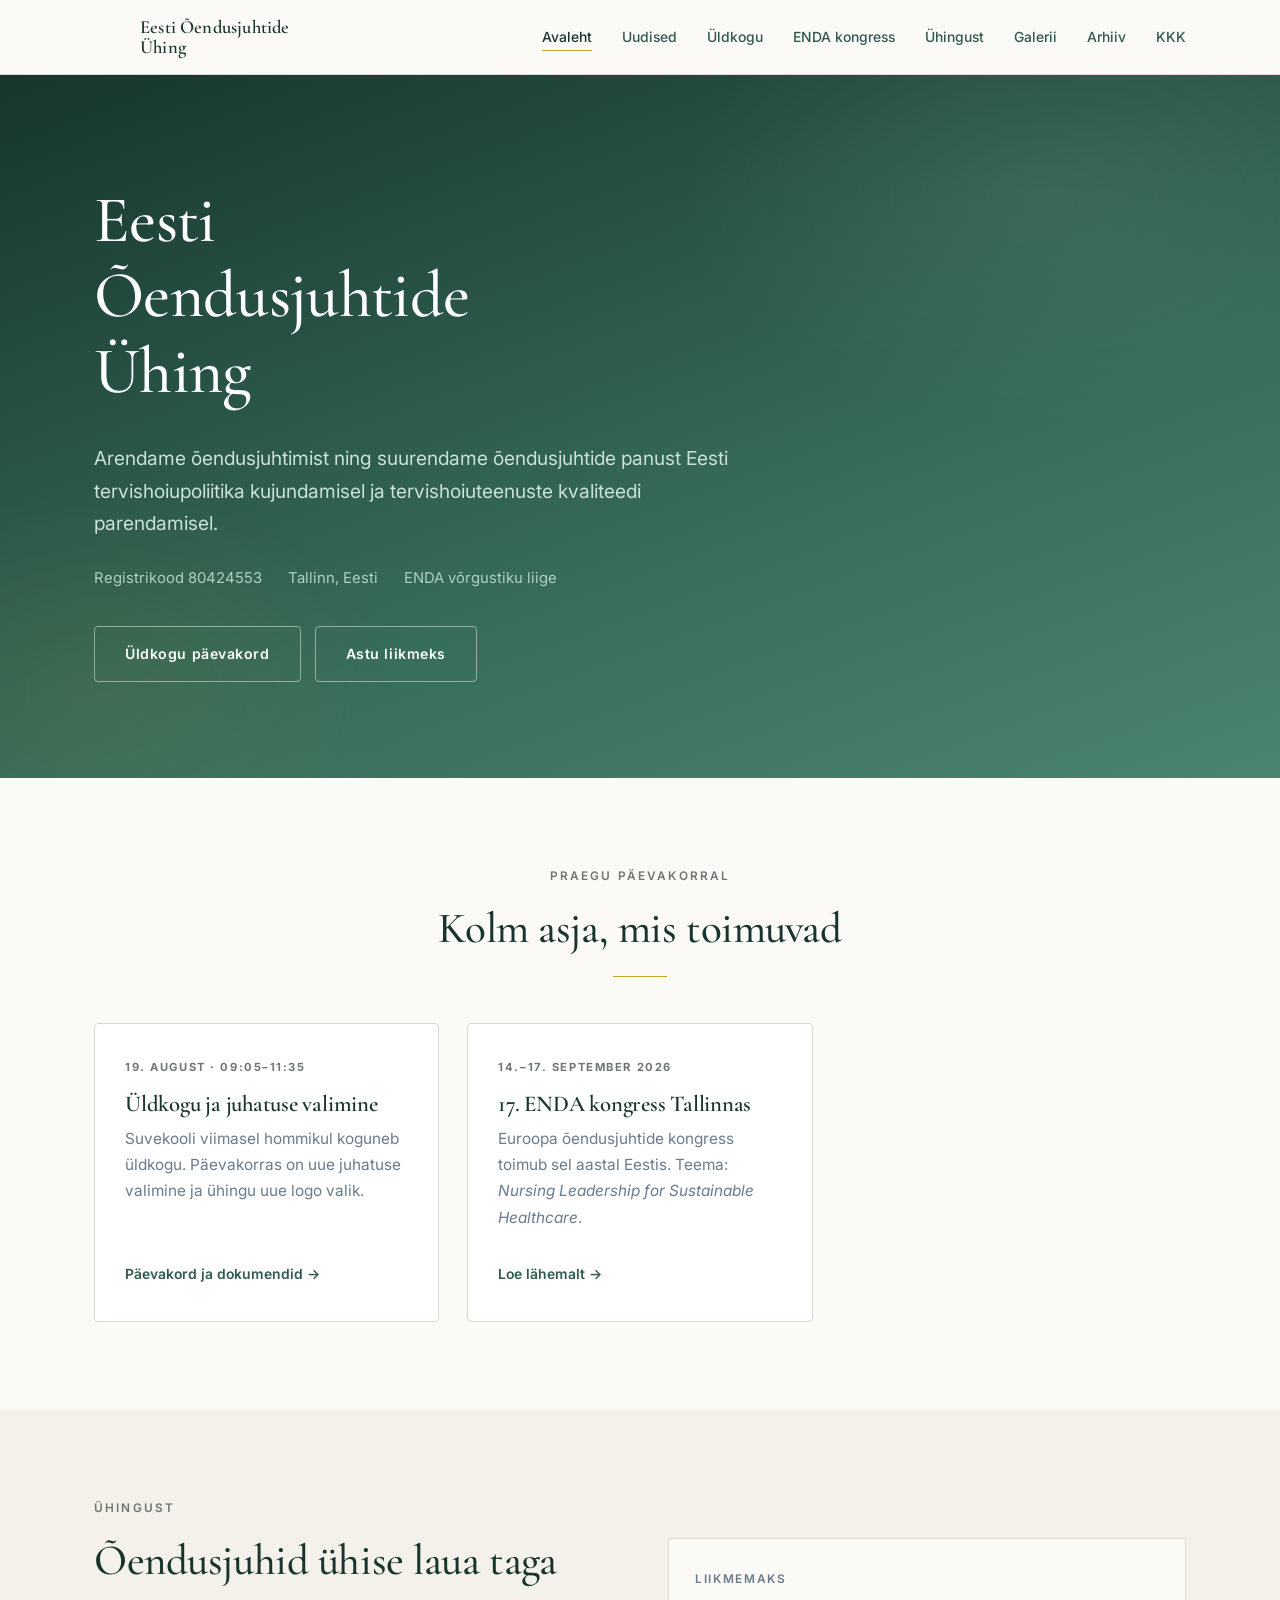
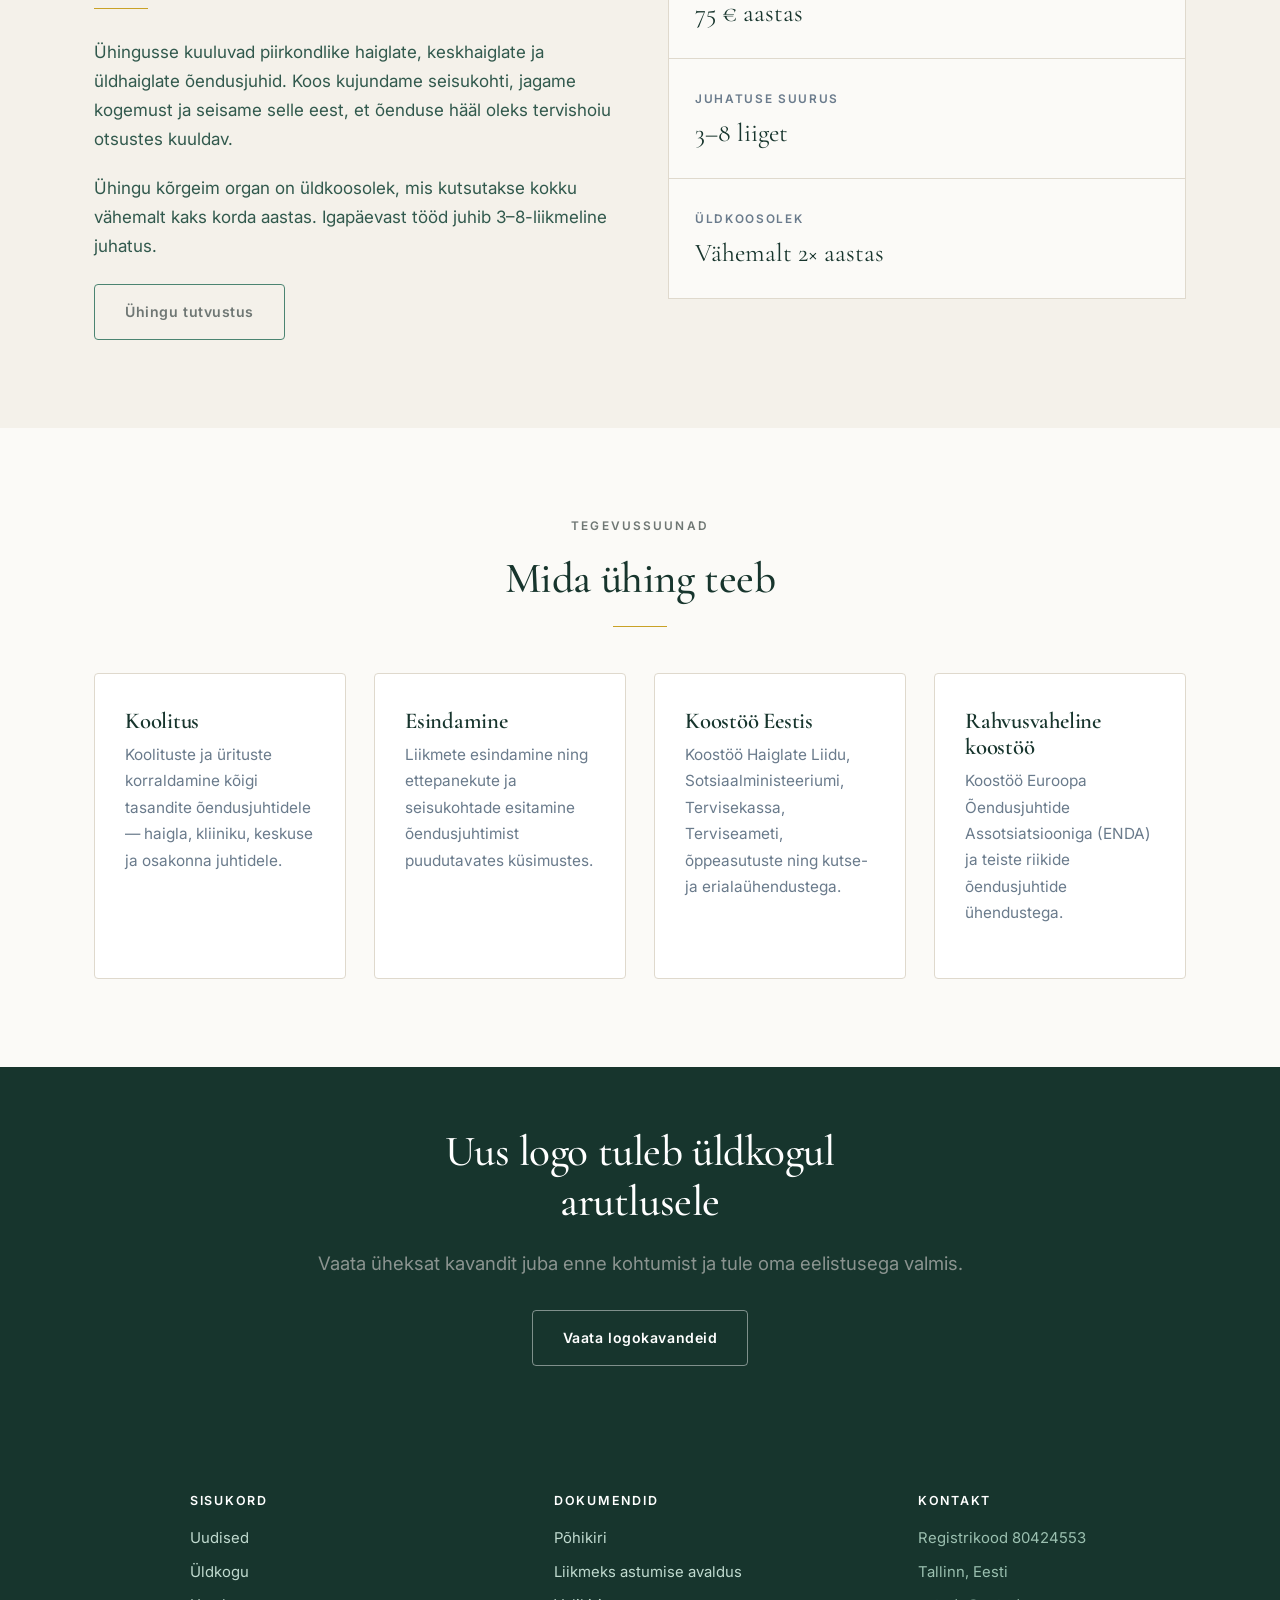
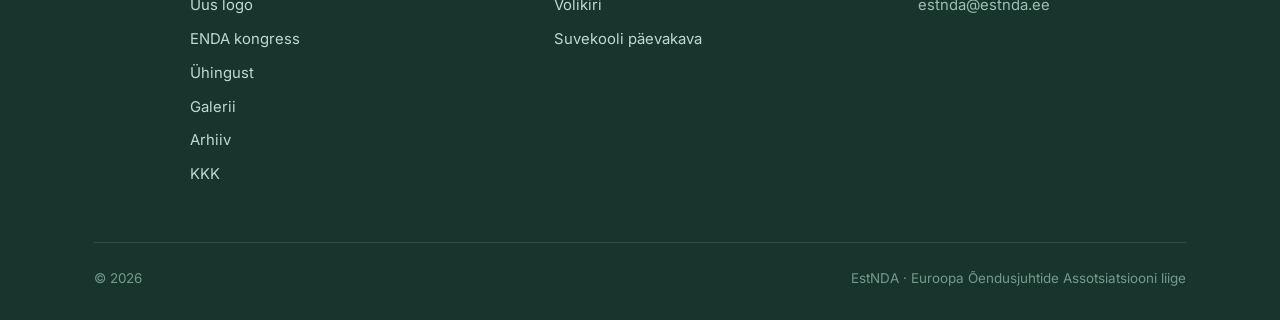
==== commit 940cd90e: "removed logo, bottom menu rework" ====
--- a/index.html
+++ b/index.html
@@ -16,7 +16,7 @@
 <header class="nav">
   <div class="wrap nav__inner">
     <a class='nav__logo' href='/'>
-      <img src="assets/eoju-mark.png" alt="">
+      <span class="nav__logo-placeholder" aria-hidden="true"></span>
       <span>Eesti Õendusjuhtide<br>Ühing</span>
     </a>
     <button class="nav__toggle" aria-label="Ava menüü" aria-expanded="false" aria-controls="peamenuu">
@@ -158,8 +158,7 @@
   <div class="wrap">
     <div class="grid grid-4 footer__grid">
       <div>
-        <div class="footer__logo"><img src="assets/eoju-mark.png" alt=""></div>
-        <p style="margin:0">Eesti Õendusjuhtide Ühing<br>
+        <div class="footer__logo"><span class="footer__logo-placeholder" aria-hidden="true"></span></div>
       </div>
       <div>
         <h4>Sisukord</h4>
@@ -193,7 +192,7 @@
       </div>
     </div>
     <div class="footer__bottom">
-      <span>&copy; 2026 Eesti Õendusjuhtide Ühing</span>
+      <span>&copy; 2026</span>
       <span>EstNDA &middot; Euroopa Õendusjuhtide Assotsiatsiooni liige</span>
     </div>
   </div>
--- a/styles.css
+++ b/styles.css
@@ -128,7 +128,7 @@
 }
 .nav__inner { display: flex; align-items: center; justify-content: space-between; height: 74px; }
 .nav__logo { display: flex; align-items: center; gap: 12px; }
-.nav__logo img { height: 34px; width: auto; }
+.nav__logo-placeholder { display: block; width: 34px; height: 34px; flex: none; }
 .nav__logo span {
   font-family: var(--serif); font-size: 1.16rem; font-weight: 600;
   color: var(--ink); line-height: 1.1; letter-spacing: .01em;
@@ -354,13 +354,17 @@
 
 /* --- Jalus --- */
 .footer { background: var(--ink); color: #9bc0b0; padding: 68px 0 30px; font-size: .93rem; }
+.footer__grid { grid-template-columns: 0 repeat(3, minmax(0, 1fr)); column-gap: clamp(108px, 11vw, 150px); }
+@media (min-width: 901px) {
+  .footer__grid > div:not(:first-child) { position: relative; left: -45px; }
+}
 .footer h4 { color: var(--white); font-size: .78rem; letter-spacing: .14em; text-transform: uppercase; margin-bottom: 1.1rem; }
 .footer a { color: #c0dacf; }
 .footer a:hover { color: var(--white); }
 .footer ul { list-style: none; margin: 0; padding: 0; }
 .footer li { margin-bottom: .55em; }
 .footer__logo { margin-bottom: 18px; }
-.footer__logo img { height: 40px; width: auto; }
+.footer__logo-placeholder { display: block; width: 40px; height: 40px; }
 .footer__bottom {
   margin-top: 46px; padding-top: 24px; border-top: 1px solid rgba(255,255,255,.12);
   display: flex; justify-content: space-between; gap: 16px; flex-wrap: wrap;
